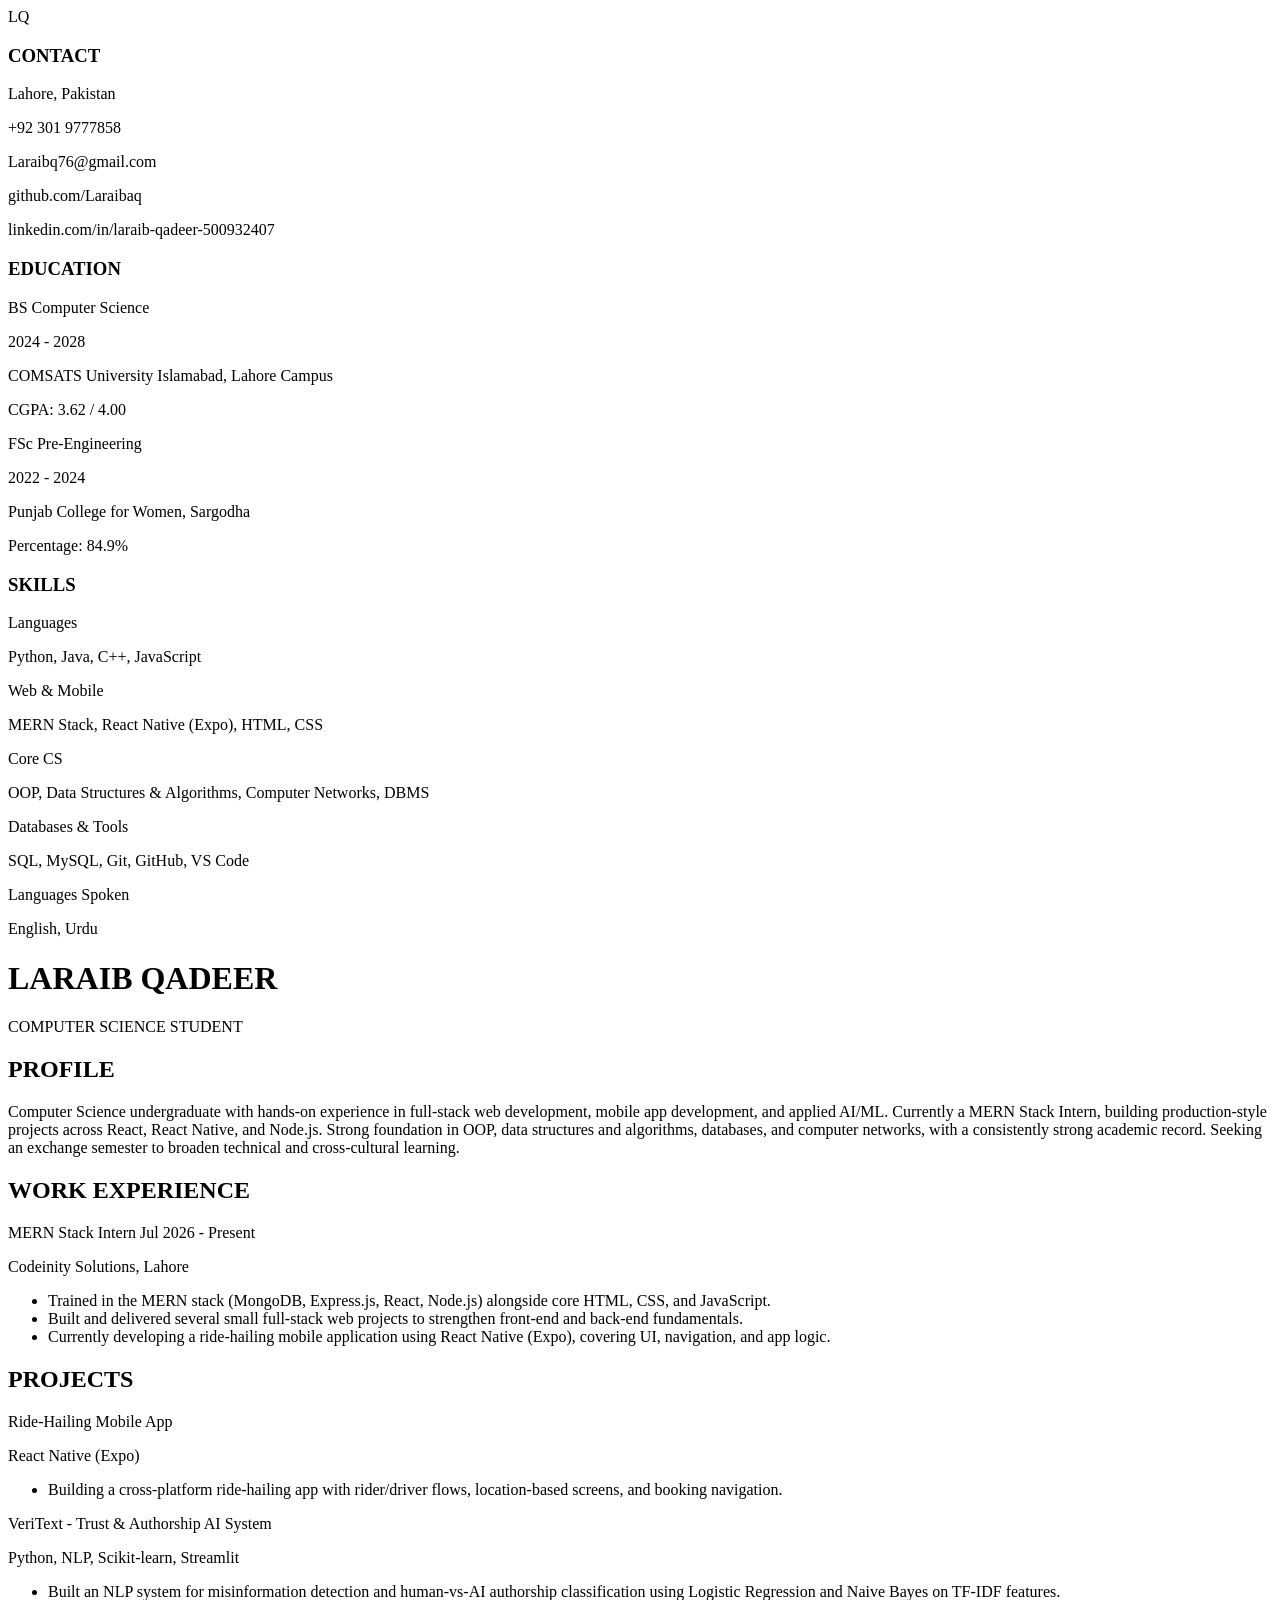
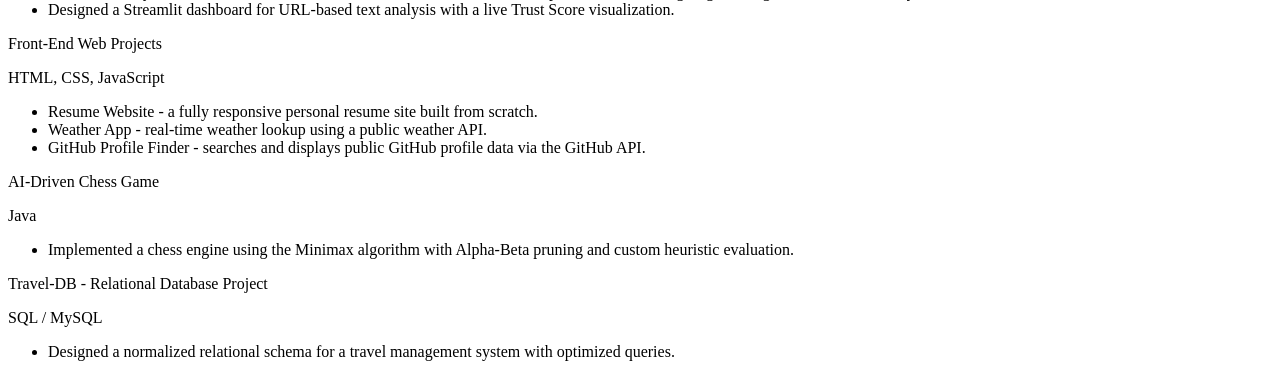
==== Assignment 1/index.html @ 0a3b25f1 "WEB TECH" ====
<!DOCTYPE html>
<html lang="en">
<head>
  <meta charset="UTF-8">
  <title>Laraib Qadeer - Resume</title>
  <link rel="stylesheet" href="style.css">
</head>
<body>

  <div class="resume">

    <div class="sidebar">

      <div class="photo">LQ</div>

      <h3>CONTACT</h3>
      <p>Lahore, Pakistan</p>
      <p>+92 301 9777858</p>
      <p>Laraibq76@gmail.com</p>
      <p>github.com/Laraibaq</p>
      <p>linkedin.com/in/laraib-qadeer-500932407</p>

      <h3>EDUCATION</h3>
      <p class="bold">BS Computer Science</p>
      <p>2024 - 2028</p>
      <p>COMSATS University Islamabad, Lahore Campus</p>
      <p>CGPA: 3.62 / 4.00</p>

      <p class="bold space-top">FSc Pre-Engineering</p>
      <p>2022 - 2024</p>
      <p>Punjab College for Women, Sargodha</p>
      <p>Percentage: 84.9%</p>

      <h3>SKILLS</h3>
      <p class="bold">Languages</p>
      <p>Python, Java, C++, JavaScript</p>

      <p class="bold space-top">Web &amp; Mobile</p>
      <p>MERN Stack, React Native (Expo), HTML, CSS</p>

      <p class="bold space-top">Core CS</p>
      <p>OOP, Data Structures &amp; Algorithms, Computer Networks, DBMS</p>

      <p class="bold space-top">Databases &amp; Tools</p>
      <p>SQL, MySQL, Git, GitHub, VS Code</p>

      <p class="bold space-top">Languages Spoken</p>
      <p>English, Urdu</p>

    </div>

    <div class="main">

      <div class="header">
        <h1>LARAIB QADEER</h1>
        <p>COMPUTER SCIENCE STUDENT</p>
      </div>

      <div class="content">

        <h2>PROFILE</h2>
        <p>
          Computer Science undergraduate with hands-on experience in full-stack
          web development, mobile app development, and applied AI/ML. Currently
          a MERN Stack Intern, building production-style projects across React,
          React Native, and Node.js. Strong foundation in OOP, data structures
          and algorithms, databases, and computer networks, with a consistently
          strong academic record. Seeking an exchange semester to broaden
          technical and cross-cultural learning.
        </p>

        <h2>WORK EXPERIENCE</h2>
        <p class="job">
          <span class="bold">MERN Stack Intern</span>
          <span class="date">Jul 2026 - Present</span>
        </p>
        <p class="company">Codeinity Solutions, Lahore</p>
        <ul>
          <li>Trained in the MERN stack (MongoDB, Express.js, React, Node.js) alongside core HTML, CSS, and JavaScript.</li>
          <li>Built and delivered several small full-stack web projects to strengthen front-end and back-end fundamentals.</li>
          <li>Currently developing a ride-hailing mobile application using React Native (Expo), covering UI, navigation, and app logic.</li>
        </ul>

        <h2>PROJECTS</h2>

        <p class="bold">Ride-Hailing Mobile App</p>
        <p class="company">React Native (Expo)</p>
        <ul>
          <li>Building a cross-platform ride-hailing app with rider/driver flows, location-based screens, and booking navigation.</li>
        </ul>

        <p class="bold">VeriText - Trust &amp; Authorship AI System</p>
        <p class="company">Python, NLP, Scikit-learn, Streamlit</p>
        <ul>
          <li>Built an NLP system for misinformation detection and human-vs-AI authorship classification using Logistic Regression and Naive Bayes on TF-IDF features.</li>
          <li>Designed a Streamlit dashboard for URL-based text analysis with a live Trust Score visualization.</li>
        </ul>

        <p class="bold">Front-End Web Projects</p>
        <p class="company">HTML, CSS, JavaScript</p>
        <ul>
          <li>Resume Website - a fully responsive personal resume site built from scratch.</li>
          <li>Weather App - real-time weather lookup using a public weather API.</li>
          <li>GitHub Profile Finder - searches and displays public GitHub profile data via the GitHub API.</li>
        </ul>

        <p class="bold">AI-Driven Chess Game</p>
        <p class="company">Java</p>
        <ul>
          <li>Implemented a chess engine using the Minimax algorithm with Alpha-Beta pruning and custom heuristic evaluation.</li>
        </ul>

        <p class="bold">Travel-DB - Relational Database Project</p>
        <p class="company">SQL / MySQL</p>
        <ul>
          <li>Designed a normalized relational schema for a travel management system with optimized queries.</li>
        </ul>

      </div>
    </div>

  </div>

</body>
</html>
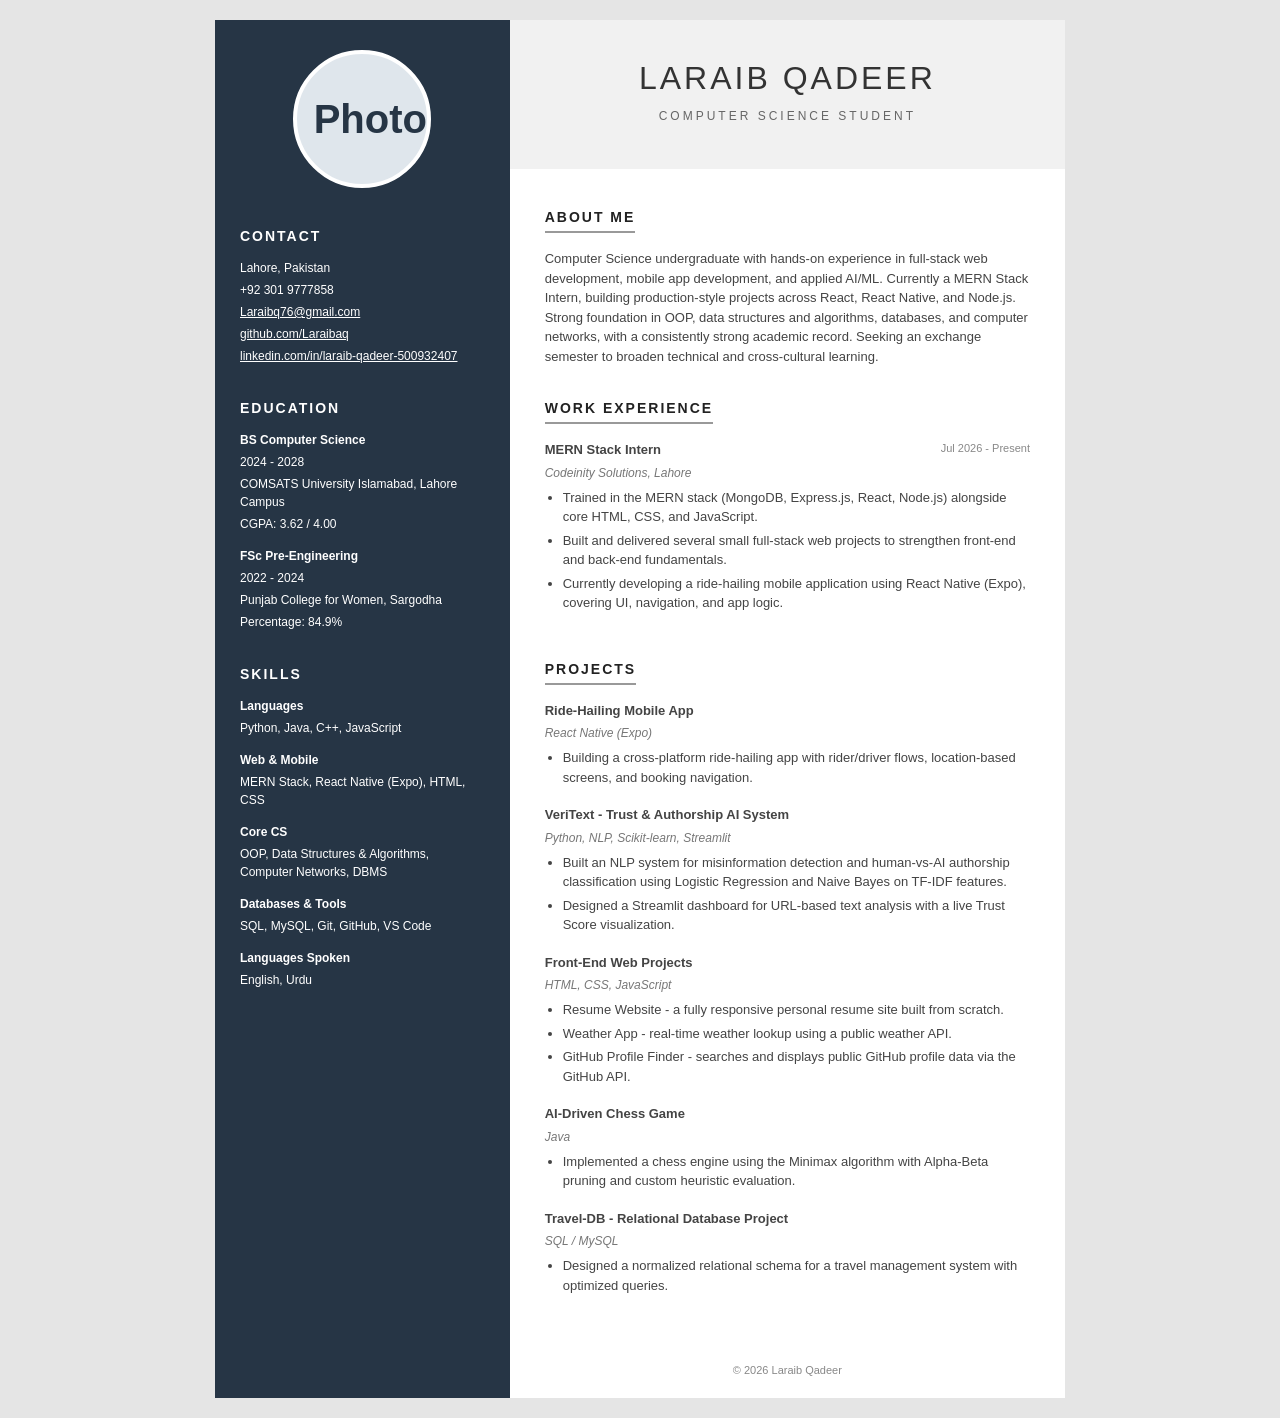
==== commit bb923802: "updated + pdf" ====
--- a/Assignment 1/index.html
+++ b/Assignment 1/index.html
@@ -3,120 +3,156 @@
 <head>
   <meta charset="UTF-8">
   <title>Laraib Qadeer - Resume</title>
-  <link rel="stylesheet" href="style.css">
+  <link rel="stylesheet" href="styles.css">
 </head>
 <body>
 
   <div class="resume">
 
-    <div class="sidebar">
+    <aside class="sidebar">
 
-      <div class="photo">LQ</div>
+      <img class="photo" src="https://placehold.co/130x130" alt="Photo of Laraib Qadeer">
 
-      <h3>CONTACT</h3>
-      <p>Lahore, Pakistan</p>
-      <p>+92 301 9777858</p>
-      <p>Laraibq76@gmail.com</p>
-      <p>github.com/Laraibaq</p>
-      <p>linkedin.com/in/laraib-qadeer-500932407</p>
+      <section>
+        <h3>CONTACT</h3>
+        <p>Lahore, Pakistan</p>
+        <p>+92 301 9777858</p>
+        <nav>
+          <p><a href="mailto:Laraibq76@gmail.com">Laraibq76@gmail.com</a></p>
+          <p><a href="https://github.com/Laraibaq">github.com/Laraibaq</a></p>
+          <p><a href="https://www.linkedin.com/in/laraib-qadeer-500932407">linkedin.com/in/laraib-qadeer-500932407</a></p>
+        </nav>
+      </section>
 
-      <h3>EDUCATION</h3>
-      <p class="bold">BS Computer Science</p>
-      <p>2024 - 2028</p>
-      <p>COMSATS University Islamabad, Lahore Campus</p>
-      <p>CGPA: 3.62 / 4.00</p>
+      <section>
+        <h3>EDUCATION</h3>
+        <ul>
+          <li>
+            <p class="bold">BS Computer Science</p>
+            <p>2024 - 2028</p>
+            <p>COMSATS University Islamabad, Lahore Campus</p>
+            <p>CGPA: 3.62 / 4.00</p>
+          </li>
+          <li class="space-top">
+            <p class="bold">FSc Pre-Engineering</p>
+            <p>2022 - 2024</p>
+            <p>Punjab College for Women, Sargodha</p>
+            <p>Percentage: 84.9%</p>
+          </li>
+        </ul>
+      </section>
 
-      <p class="bold space-top">FSc Pre-Engineering</p>
-      <p>2022 - 2024</p>
-      <p>Punjab College for Women, Sargodha</p>
-      <p>Percentage: 84.9%</p>
+      <section>
+        <h3>SKILLS</h3>
+        <p class="bold">Languages</p>
+        <p>Python, Java, C++, JavaScript</p>
 
-      <h3>SKILLS</h3>
-      <p class="bold">Languages</p>
-      <p>Python, Java, C++, JavaScript</p>
+        <p class="bold space-top">Web &amp; Mobile</p>
+        <p>MERN Stack, React Native (Expo), HTML, CSS</p>
 
-      <p class="bold space-top">Web &amp; Mobile</p>
-      <p>MERN Stack, React Native (Expo), HTML, CSS</p>
+        <p class="bold space-top">Core CS</p>
+        <p>OOP, Data Structures &amp; Algorithms, Computer Networks, DBMS</p>
 
-      <p class="bold space-top">Core CS</p>
-      <p>OOP, Data Structures &amp; Algorithms, Computer Networks, DBMS</p>
+        <p class="bold space-top">Databases &amp; Tools</p>
+        <p>SQL, MySQL, Git, GitHub, VS Code</p>
 
-      <p class="bold space-top">Databases &amp; Tools</p>
-      <p>SQL, MySQL, Git, GitHub, VS Code</p>
+        <p class="bold space-top">Languages Spoken</p>
+        <p>English, Urdu</p>
+      </section>
 
-      <p class="bold space-top">Languages Spoken</p>
-      <p>English, Urdu</p>
-
-    </div>
+    </aside>
 
     <div class="main">
 
-      <div class="header">
+      <header class="header">
         <h1>LARAIB QADEER</h1>
         <p>COMPUTER SCIENCE STUDENT</p>
-      </div>
+      </header>
 
-      <div class="content">
+      <main class="content">
 
-        <h2>PROFILE</h2>
-        <p>
-          Computer Science undergraduate with hands-on experience in full-stack
-          web development, mobile app development, and applied AI/ML. Currently
-          a MERN Stack Intern, building production-style projects across React,
-          React Native, and Node.js. Strong foundation in OOP, data structures
-          and algorithms, databases, and computer networks, with a consistently
-          strong academic record. Seeking an exchange semester to broaden
-          technical and cross-cultural learning.
-        </p>
+        <section>
+          <h2>ABOUT ME</h2>
+          <p>
+            Computer Science undergraduate with hands-on experience in full-stack
+            web development, mobile app development, and applied AI/ML. Currently
+            a MERN Stack Intern, building production-style projects across React,
+            React Native, and Node.js. Strong foundation in OOP, data structures
+            and algorithms, databases, and computer networks, with a consistently
+            strong academic record. Seeking an exchange semester to broaden
+            technical and cross-cultural learning.
+          </p>
+        </section>
 
-        <h2>WORK EXPERIENCE</h2>
-        <p class="job">
-          <span class="bold">MERN Stack Intern</span>
-          <span class="date">Jul 2026 - Present</span>
-        </p>
-        <p class="company">Codeinity Solutions, Lahore</p>
-        <ul>
-          <li>Trained in the MERN stack (MongoDB, Express.js, React, Node.js) alongside core HTML, CSS, and JavaScript.</li>
-          <li>Built and delivered several small full-stack web projects to strengthen front-end and back-end fundamentals.</li>
-          <li>Currently developing a ride-hailing mobile application using React Native (Expo), covering UI, navigation, and app logic.</li>
-        </ul>
+        <section>
+          <h2>WORK EXPERIENCE</h2>
+          <article>
+            <p class="job">
+              <span class="bold">MERN Stack Intern</span>
+              <span class="date">Jul 2026 - Present</span>
+            </p>
+            <p class="company">Codeinity Solutions, Lahore</p>
+            <ul>
+              <li>Trained in the MERN stack (MongoDB, Express.js, React, Node.js) alongside core HTML, CSS, and JavaScript.</li>
+              <li>Built and delivered several small full-stack web projects to strengthen front-end and back-end fundamentals.</li>
+              <li>Currently developing a ride-hailing mobile application using React Native (Expo), covering UI, navigation, and app logic.</li>
+            </ul>
+          </article>
+        </section>
 
-        <h2>PROJECTS</h2>
+        <section>
+          <h2>PROJECTS</h2>
 
-        <p class="bold">Ride-Hailing Mobile App</p>
-        <p class="company">React Native (Expo)</p>
-        <ul>
-          <li>Building a cross-platform ride-hailing app with rider/driver flows, location-based screens, and booking navigation.</li>
-        </ul>
+          <article>
+            <p class="bold">Ride-Hailing Mobile App</p>
+            <p class="company">React Native (Expo)</p>
+            <ul>
+              <li>Building a cross-platform ride-hailing app with rider/driver flows, location-based screens, and booking navigation.</li>
+            </ul>
+          </article>
 
-        <p class="bold">VeriText - Trust &amp; Authorship AI System</p>
-        <p class="company">Python, NLP, Scikit-learn, Streamlit</p>
-        <ul>
-          <li>Built an NLP system for misinformation detection and human-vs-AI authorship classification using Logistic Regression and Naive Bayes on TF-IDF features.</li>
-          <li>Designed a Streamlit dashboard for URL-based text analysis with a live Trust Score visualization.</li>
-        </ul>
+          <article>
+            <p class="bold">VeriText - Trust &amp; Authorship AI System</p>
+            <p class="company">Python, NLP, Scikit-learn, Streamlit</p>
+            <ul>
+              <li>Built an NLP system for misinformation detection and human-vs-AI authorship classification using Logistic Regression and Naive Bayes on TF-IDF features.</li>
+              <li>Designed a Streamlit dashboard for URL-based text analysis with a live Trust Score visualization.</li>
+            </ul>
+          </article>
 
-        <p class="bold">Front-End Web Projects</p>
-        <p class="company">HTML, CSS, JavaScript</p>
-        <ul>
-          <li>Resume Website - a fully responsive personal resume site built from scratch.</li>
-          <li>Weather App - real-time weather lookup using a public weather API.</li>
-          <li>GitHub Profile Finder - searches and displays public GitHub profile data via the GitHub API.</li>
-        </ul>
+          <article>
+            <p class="bold">Front-End Web Projects</p>
+            <p class="company">HTML, CSS, JavaScript</p>
+            <ul>
+              <li>Resume Website - a fully responsive personal resume site built from scratch.</li>
+              <li>Weather App - real-time weather lookup using a public weather API.</li>
+              <li>GitHub Profile Finder - searches and displays public GitHub profile data via the GitHub API.</li>
+            </ul>
+          </article>
 
-        <p class="bold">AI-Driven Chess Game</p>
-        <p class="company">Java</p>
-        <ul>
-          <li>Implemented a chess engine using the Minimax algorithm with Alpha-Beta pruning and custom heuristic evaluation.</li>
-        </ul>
+          <article>
+            <p class="bold">AI-Driven Chess Game</p>
+            <p class="company">Java</p>
+            <ul>
+              <li>Implemented a chess engine using the Minimax algorithm with Alpha-Beta pruning and custom heuristic evaluation.</li>
+            </ul>
+          </article>
 
-        <p class="bold">Travel-DB - Relational Database Project</p>
-        <p class="company">SQL / MySQL</p>
-        <ul>
-          <li>Designed a normalized relational schema for a travel management system with optimized queries.</li>
-        </ul>
+          <article>
+            <p class="bold">Travel-DB - Relational Database Project</p>
+            <p class="company">SQL / MySQL</p>
+            <ul>
+              <li>Designed a normalized relational schema for a travel management system with optimized queries.</li>
+            </ul>
+          </article>
+        </section>
 
-      </div>
+      </main>
+
+      <footer class="footer">
+        <p>© 2026 Laraib Qadeer</p>
+      </footer>
+
     </div>
 
   </div>
--- a/Assignment 1/styles.css
+++ b/Assignment 1/styles.css
@@ -0,0 +1,149 @@
+body {
+  background-color: #e5e5e5;
+  font-family: Arial, sans-serif;
+  font-size: 13px;
+  color: #444444;
+  margin: 0;
+  padding: 20px;
+}
+
+p {
+  margin: 4px 0;
+  line-height: 1.5;
+}
+
+.resume {
+  width: 850px;
+  margin: 0 auto;
+  background-color: white;
+  display: flex;
+}
+
+.sidebar {
+  width: 260px;
+  background-color: #263545;
+  color: white;
+  padding: 30px 25px;
+}
+
+.photo {
+  width: 130px;
+  height: 130px;
+  border-radius: 50%;
+  background-color: #dfe6ec;
+  color: #263545;
+  font-size: 40px;
+  font-weight: bold;
+  text-align: center;
+  line-height: 130px;
+  margin: 0 auto 40px auto;
+  border: 4px solid white;
+}
+
+img.photo {
+  display: block;
+  object-fit: cover;
+}
+
+
+.sidebar h3 {
+  font-size: 14px;
+  letter-spacing: 2px;
+  margin-top: 35px;
+  margin-bottom: 15px;
+}
+
+.sidebar p {
+  font-size: 12px;
+}
+
+.main {
+  width: 590px;
+}
+
+.header {
+  background-color: #f1f1f1;
+  text-align: center;
+  padding: 40px 20px;
+}
+
+.header h1 {
+  margin: 0;
+  font-size: 32px;
+  font-weight: normal;
+  letter-spacing: 3px;
+  color: #333333;
+}
+
+.header p {
+  margin-top: 10px;
+  font-size: 12px;
+  letter-spacing: 3px;
+  color: #666666;
+}
+
+.content {
+  padding: 10px 35px 30px 35px;
+}
+
+.content h2 {
+  font-size: 14px;
+  letter-spacing: 2px;
+  color: #222222;
+  margin-top: 30px;
+  margin-bottom: 12px;
+  padding-bottom: 6px;
+  border-bottom: 2px solid #999999;
+  display: inline-block;
+}
+
+.bold {
+  font-weight: bold;
+}
+
+.space-top {
+  margin-top: 14px;
+}
+
+.job {
+  display: flex;
+  justify-content: space-between;
+}
+
+.date {
+  color: #888888;
+  font-size: 11px;
+}
+
+.company {
+  color: #777777;
+  font-style: italic;
+  font-size: 12px;
+}
+
+.content ul {
+  margin: 6px 0 18px 0;
+  padding-left: 18px;
+}
+
+.content li {
+  margin-bottom: 4px;
+  line-height: 1.5;
+}
+
+.sidebar ul {
+  list-style: none;
+  padding: 0;
+  margin: 0;
+}
+
+.sidebar a {
+  color: white;
+}
+
+.footer {
+  text-align: center;
+  font-size: 11px;
+  color: #888888;
+  padding: 15px;
+}
